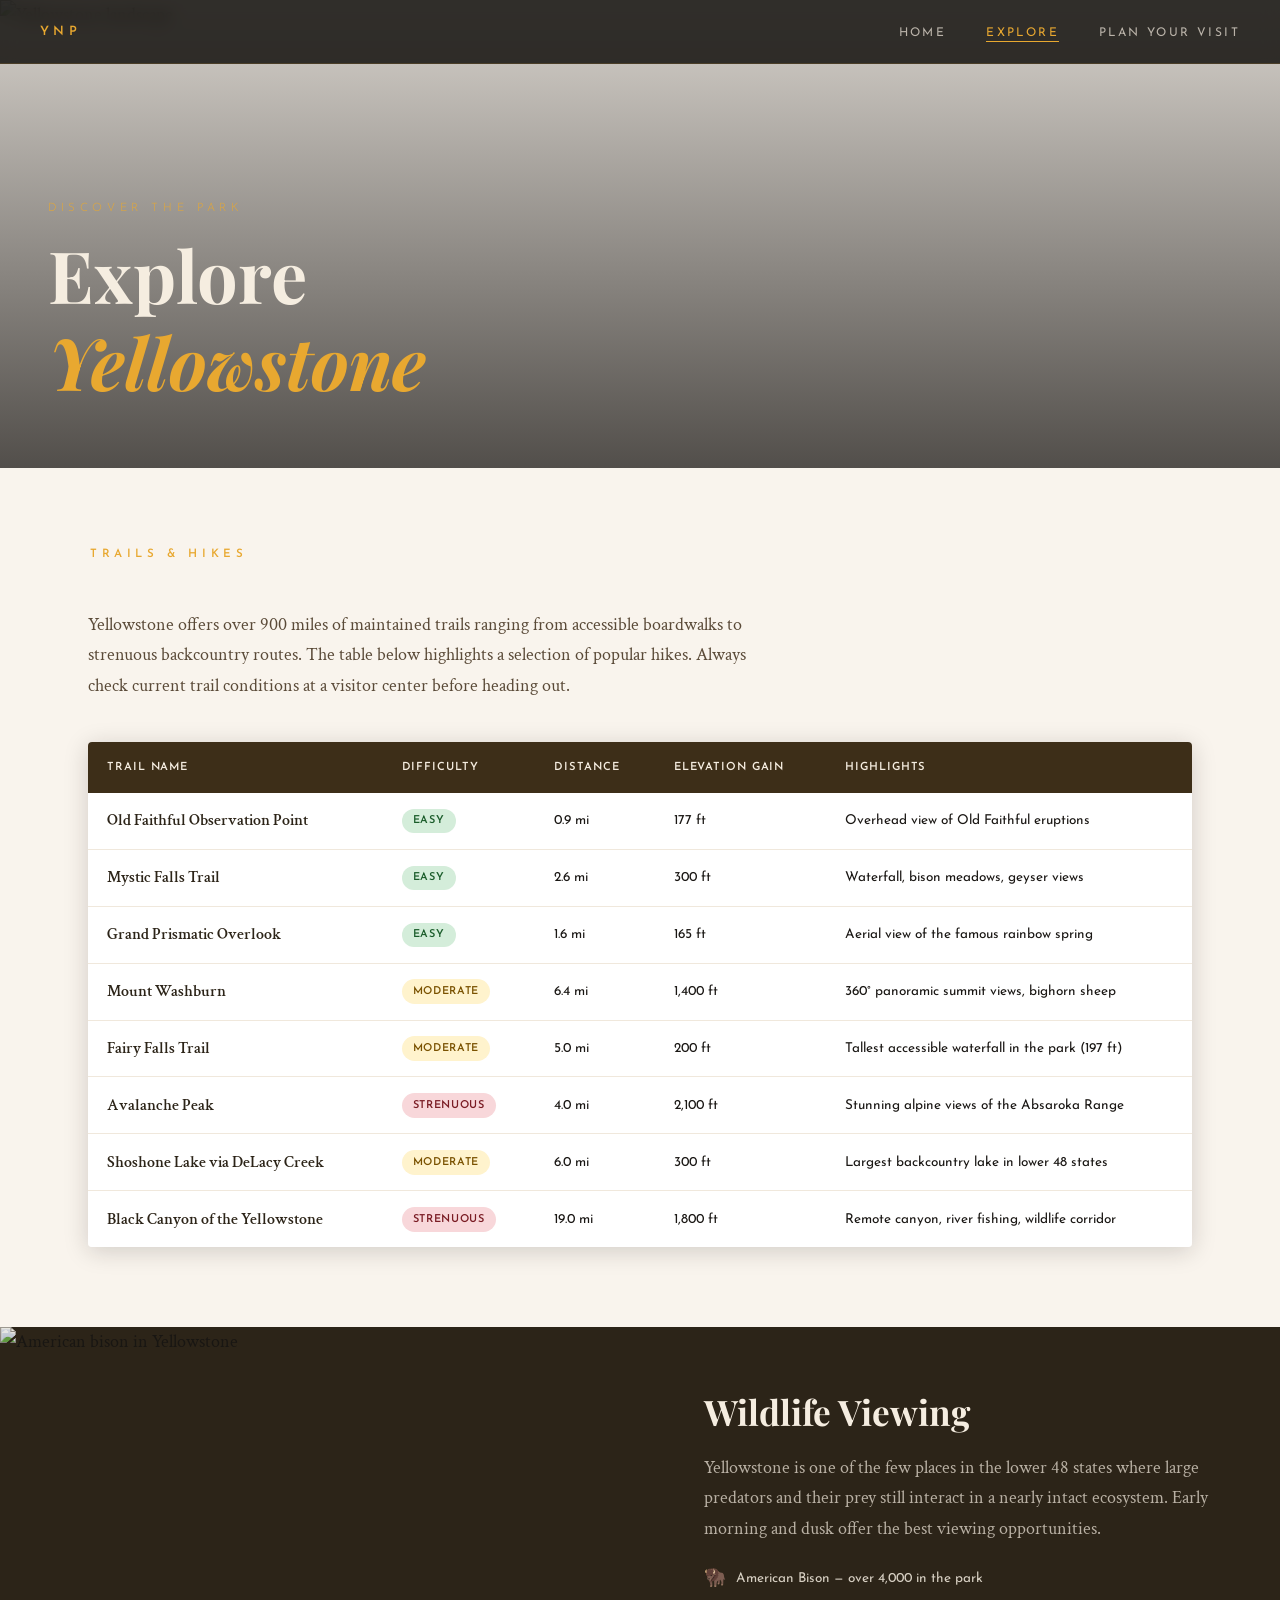
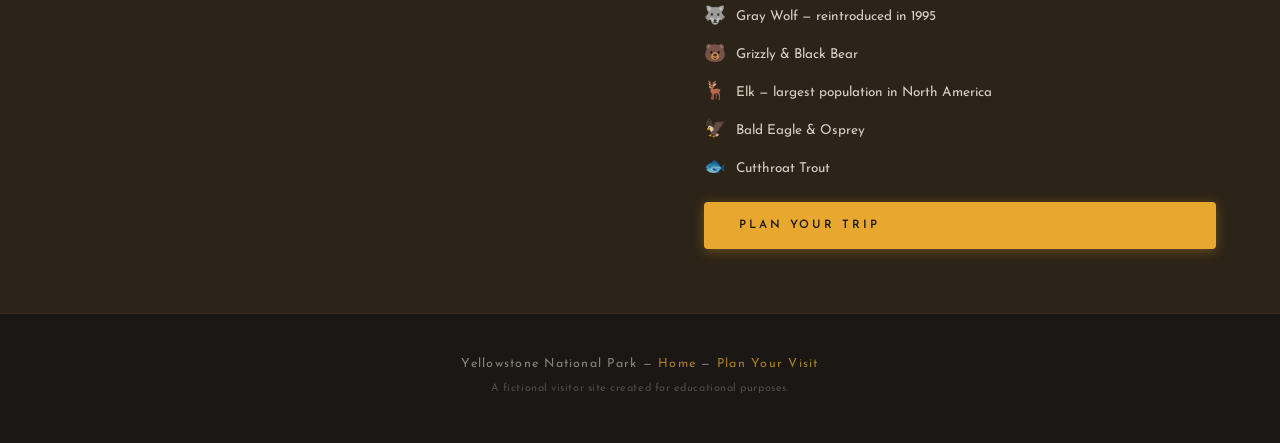
==== explore.html @ 62538797 "complete sa13 website" ====
<!DOCTYPE html>
<html lang="en">
<head>
  <meta charset="UTF-8" />
  <meta name="viewport" content="width=device-width, initial-scale=1.0" />
  <title>Explore &mdash; Yellowstone National Park</title>
  <link rel="stylesheet" href="styles.css" />
  <link href="https://fonts.googleapis.com/css2?family=Playfair+Display:ital,wght@0,700;1,400&family=Crimson+Text:ital@0;1&family=Josefin+Sans:wght@300;400;600&display=swap" rel="stylesheet" />
</head>
<body>

  <nav class="navbar">
    <div class="nav-brand">YNP</div>
    <ul class="nav-links">
      <li><a href="index.html">Home</a></li>
      <li><a href="explore.html" class="active">Explore</a></li>
      <li><a href="visit.html">Plan Your Visit</a></li>
    </ul>
  </nav>

  <header class="page-header">
    <div class="page-header-overlay"></div>
    <img
      src="https://upload.wikimedia.org/wikipedia/commons/thumb/b/b9/Above_the_Clouds_%288645054112%29.jpg/1280px-Above_the_Clouds_%288645054112%29.jpg"
      alt="Yellowstone landscape"
      class="page-header-img"
    />
    <div class="page-header-text">
      <p class="hero-eyebrow">Discover the Park</p>
      <h1>Explore<br /><em>Yellowstone</em></h1>
    </div>
  </header>

  <main>

    <section class="trails-section">
      <div class="section-intro">
        <h2 class="section-title">Trails &amp; Hikes</h2>
        <p class="section-desc">
          Yellowstone offers over 900 miles of maintained trails ranging from accessible boardwalks
          to strenuous backcountry routes. The table below highlights a selection of popular hikes.
          Always check current trail conditions at a visitor center before heading out.
        </p>
      </div>

      <div class="table-wrapper">
        <table class="trails-table">
          <thead>
            <tr>
              <th>Trail Name</th>
              <th>Difficulty</th>
              <th>Distance</th>
              <th>Elevation Gain</th>
              <th>Highlights</th>
            </tr>
          </thead>
          <tbody>
            <tr>
              <td class="trail-name">Old Faithful Observation Point</td>
              <td><span class="badge badge-easy">Easy</span></td>
              <td>0.9 mi</td>
              <td>177 ft</td>
              <td>Overhead view of Old Faithful eruptions</td>
            </tr>
            <tr>
              <td class="trail-name">Mystic Falls Trail</td>
              <td><span class="badge badge-easy">Easy</span></td>
              <td>2.6 mi</td>
              <td>300 ft</td>
              <td>Waterfall, bison meadows, geyser views</td>
            </tr>
            <tr>
              <td class="trail-name">Grand Prismatic Overlook</td>
              <td><span class="badge badge-easy">Easy</span></td>
              <td>1.6 mi</td>
              <td>165 ft</td>
              <td>Aerial view of the famous rainbow spring</td>
            </tr>
            <tr>
              <td class="trail-name">Mount Washburn</td>
              <td><span class="badge badge-moderate">Moderate</span></td>
              <td>6.4 mi</td>
              <td>1,400 ft</td>
              <td>360° panoramic summit views, bighorn sheep</td>
            </tr>
            <tr>
              <td class="trail-name">Fairy Falls Trail</td>
              <td><span class="badge badge-moderate">Moderate</span></td>
              <td>5.0 mi</td>
              <td>200 ft</td>
              <td>Tallest accessible waterfall in the park (197 ft)</td>
            </tr>
            <tr>
              <td class="trail-name">Avalanche Peak</td>
              <td><span class="badge badge-strenuous">Strenuous</span></td>
              <td>4.0 mi</td>
              <td>2,100 ft</td>
              <td>Stunning alpine views of the Absaroka Range</td>
            </tr>
            <tr>
              <td class="trail-name">Shoshone Lake via DeLacy Creek</td>
              <td><span class="badge badge-moderate">Moderate</span></td>
              <td>6.0 mi</td>
              <td>300 ft</td>
              <td>Largest backcountry lake in lower 48 states</td>
            </tr>
            <tr>
              <td class="trail-name">Black Canyon of the Yellowstone</td>
              <td><span class="badge badge-strenuous">Strenuous</span></td>
              <td>19.0 mi</td>
              <td>1,800 ft</td>
              <td>Remote canyon, river fishing, wildlife corridor</td>
            </tr>
          </tbody>
        </table>
      </div>
    </section>

    <section class="wildlife-section">
      <div class="wildlife-img-wrap">
        <img
          src="https://upload.wikimedia.org/wikipedia/commons/thumb/1/17/Bison_skull_pile_edit.jpg/640px-Bison_skull_pile_edit.jpg"
          alt="American bison in Yellowstone"
          class="wildlife-img"
        />
      </div>
      <div class="wildlife-text">
        <h2>Wildlife Viewing</h2>
        <p>
          Yellowstone is one of the few places in the lower 48 states where large predators and their
          prey still interact in a nearly intact ecosystem. Early morning and dusk offer the best
          viewing opportunities.
        </p>
        <ul class="wildlife-list">
          <li><span class="wildlife-icon">🦬</span> American Bison — over 4,000 in the park</li>
          <li><span class="wildlife-icon">🐺</span> Gray Wolf — reintroduced in 1995</li>
          <li><span class="wildlife-icon">🐻</span> Grizzly &amp; Black Bear</li>
          <li><span class="wildlife-icon">🦌</span> Elk — largest population in North America</li>
          <li><span class="wildlife-icon">🦅</span> Bald Eagle &amp; Osprey</li>
          <li><span class="wildlife-icon">🐟</span> Cutthroat Trout</li>
        </ul>
        <a href="visit.html" class="btn-primary">Plan Your Trip</a>
      </div>
    </section>

  </main>

  <footer class="site-footer">
    <p>Yellowstone National Park &mdash; <a href="index.html">Home</a> &mdash; <a href="visit.html">Plan Your Visit</a></p>
    <p class="footer-note">A fictional visitor site created for educational purposes.</p>
  </footer>

</body>
</html>
---- styles.css ----
/* ============================================================
   Yellowstone National Park — Visitor Website
   styles.css  |  External stylesheet for all 3 pages
   ============================================================ */

/* ── CSS Variables ── */
:root {
  --clr-stone:    #1a1714;
  --clr-earth:    #2c2418;
  --clr-bark:     #3d2e18;
  --clr-amber:    #c47b1e;
  --clr-gold:     #e8a830;
  --clr-cream:    #f5ede0;
  --clr-mist:     #f9f4ed;
  --clr-sage:     #6b7c5a;
  --clr-spring:   #e04b1a;

  --ff-display: 'Playfair Display', Georgia, serif;
  --ff-body:    'Crimson Text', Georgia, serif;
  --ff-ui:      'Josefin Sans', sans-serif;

  --radius: 4px;
  --shadow: 0 4px 24px rgba(26,23,20,.18);
  --shadow-lg: 0 12px 48px rgba(26,23,20,.28);

  --nav-h: 64px;
}

/* ── Reset & Base ── */
*, *::before, *::after { box-sizing: border-box; margin: 0; padding: 0; }

html { scroll-behavior: smooth; }

body {
  font-family: var(--ff-body);
  font-size: 1.125rem;
  line-height: 1.7;
  color: var(--clr-stone);
  background: var(--clr-mist);
}

img { display: block; max-width: 100%; height: auto; }

a { color: var(--clr-amber); text-decoration: none; transition: color .2s; }
a:hover { color: var(--clr-spring); }

h1, h2, h3 { font-family: var(--ff-display); line-height: 1.2; }

ul { list-style: none; }

/* ── Navbar ── */
.navbar {
  position: fixed;
  top: 0; left: 0; right: 0;
  z-index: 100;
  height: var(--nav-h);
  display: flex;
  align-items: center;
  justify-content: space-between;
  padding: 0 2.5rem;
  background: rgba(26,23,20,.88);
  backdrop-filter: blur(8px);
  border-bottom: 1px solid rgba(232,168,48,.15);
}

.nav-brand {
  font-family: var(--ff-ui);
  font-size: .8rem;
  font-weight: 600;
  letter-spacing: .35em;
  color: var(--clr-gold);
}

.nav-links {
  display: flex;
  gap: 2.5rem;
}

.nav-links a {
  font-family: var(--ff-ui);
  font-size: .75rem;
  font-weight: 400;
  letter-spacing: .2em;
  text-transform: uppercase;
  color: rgba(245,237,224,.7);
  padding-bottom: 2px;
  border-bottom: 1px solid transparent;
  transition: color .2s, border-color .2s;
}

.nav-links a:hover,
.nav-links a.active {
  color: var(--clr-gold);
  border-bottom-color: var(--clr-gold);
}

/* ── Hero (index.html) ── */
.hero {
  position: relative;
  height: 100vh;
  min-height: 620px;
  overflow: hidden;
  display: flex;
  align-items: flex-end;
  padding-bottom: 7rem;
}

.hero-img {
  position: absolute;
  inset: 0;
  width: 100%; height: 100%;
  object-fit: cover;
  object-position: center 40%;
  animation: subtle-zoom 20s ease-in-out infinite alternate;
}

@keyframes subtle-zoom {
  from { transform: scale(1); }
  to   { transform: scale(1.06); }
}

.hero-overlay {
  position: absolute;
  inset: 0;
  background: linear-gradient(
    to bottom,
    rgba(26,23,20,.1) 0%,
    rgba(26,23,20,.0) 30%,
    rgba(26,23,20,.55) 65%,
    rgba(26,23,20,.88) 100%
  );
  z-index: 1;
}

.hero-text {
  position: relative;
  z-index: 2;
  padding: 0 3rem;
  max-width: 720px;
}

.hero-eyebrow {
  font-family: var(--ff-ui);
  font-size: .72rem;
  font-weight: 300;
  letter-spacing: .4em;
  text-transform: uppercase;
  color: var(--clr-gold);
  margin-bottom: .8rem;
  opacity: 0;
  animation: fade-up .8s .2s forwards;
}

.hero-text h1 {
  font-size: clamp(3rem, 8vw, 6.5rem);
  color: var(--clr-cream);
  opacity: 0;
  animation: fade-up .8s .4s forwards;
}

.hero-text h1 em {
  font-style: italic;
  color: var(--clr-gold);
}

.hero-sub {
  font-family: var(--ff-ui);
  font-size: .78rem;
  letter-spacing: .25em;
  color: rgba(245,237,224,.6);
  margin: .8rem 0 2rem;
  opacity: 0;
  animation: fade-up .8s .6s forwards;
}

@keyframes fade-up {
  from { opacity: 0; transform: translateY(18px); }
  to   { opacity: 1; transform: translateY(0); }
}

/* ── Page Header (explore & visit) ── */
.page-header {
  position: relative;
  height: 52vh;
  min-height: 380px;
  display: flex;
  align-items: flex-end;
  padding-bottom: 4rem;
  overflow: hidden;
}

.page-header-img {
  position: absolute;
  inset: 0;
  width: 100%; height: 100%;
  object-fit: cover;
  object-position: center 55%;
}

.page-header-overlay {
  position: absolute;
  inset: 0;
  background: linear-gradient(
    to bottom,
    rgba(26,23,20,.15) 0%,
    rgba(26,23,20,.75) 100%
  );
  z-index: 1;
}

.page-header-text {
  position: relative;
  z-index: 2;
  padding: 0 3rem;
}

.page-header-text h1 {
  font-size: clamp(2.4rem, 6vw, 4.5rem);
  color: var(--clr-cream);
}

.page-header-text h1 em {
  font-style: italic;
  color: var(--clr-gold);
}

/* ── Button ── */
.btn-primary {
  display: inline-block;
  font-family: var(--ff-ui);
  font-size: .72rem;
  font-weight: 600;
  letter-spacing: .25em;
  text-transform: uppercase;
  color: var(--clr-stone);
  background: var(--clr-gold);
  padding: .85rem 2.2rem;
  border-radius: var(--radius);
  transition: background .2s, transform .15s, box-shadow .2s;
  box-shadow: 0 2px 12px rgba(232,168,48,.35);
}

.btn-primary:hover {
  background: var(--clr-spring);
  color: var(--clr-cream);
  transform: translateY(-2px);
  box-shadow: 0 6px 20px rgba(224,75,26,.4);
}

/* ── About Section ── */
.about {
  display: grid;
  grid-template-columns: 180px 1fr;
  gap: 0;
  padding: 6rem 3rem;
  max-width: 1100px;
  margin: 0 auto;
}

.about-label {
  font-family: var(--ff-ui);
  font-size: .7rem;
  letter-spacing: .4em;
  text-transform: uppercase;
  color: var(--clr-amber);
  padding-top: .6rem;
  border-top: 1px solid var(--clr-amber);
  height: fit-content;
}

.about-body h2 {
  font-size: clamp(1.8rem, 3vw, 2.8rem);
  color: var(--clr-earth);
  margin-bottom: 1.4rem;
}

.about-body p {
  color: #3d3428;
  max-width: 680px;
  margin-bottom: 1rem;
}

.about-stats {
  display: flex;
  gap: 3rem;
  margin-top: 3rem;
  padding-top: 2rem;
  border-top: 1px solid rgba(60,46,24,.12);
  flex-wrap: wrap;
}

.stat { display: flex; flex-direction: column; }

.stat-num {
  font-family: var(--ff-display);
  font-size: 2.4rem;
  font-weight: 700;
  color: var(--clr-amber);
  line-height: 1;
}

.stat-label {
  font-family: var(--ff-ui);
  font-size: .68rem;
  letter-spacing: .15em;
  text-transform: uppercase;
  color: #7a6a55;
  margin-top: .3rem;
}

/* ── Featured List ── */
.featured {
  background: var(--clr-stone);
  padding: 6rem 3rem;
}

.section-title {
  font-family: var(--ff-ui);
  font-size: .72rem;
  font-weight: 600;
  letter-spacing: .4em;
  text-transform: uppercase;
  color: var(--clr-gold);
  margin-bottom: 3rem;
  max-width: 1100px;
  margin-left: auto;
  margin-right: auto;
}

.featured-list {
  max-width: 1100px;
  margin: 0 auto;
  display: flex;
  flex-direction: column;
}

.featured-item {
  display: grid;
  grid-template-columns: 80px 1fr;
  gap: 2rem;
  padding: 2.4rem 0;
  border-top: 1px solid rgba(245,237,224,.08);
  transition: background .2s;
}

.featured-item:last-child {
  border-bottom: 1px solid rgba(245,237,224,.08);
}

.featured-item:hover { background: rgba(245,237,224,.03); }

.featured-num {
  font-family: var(--ff-display);
  font-size: 1.4rem;
  font-style: italic;
  color: rgba(232,168,48,.35);
  padding-top: .2rem;
}

.featured-content h3 {
  font-size: 1.35rem;
  color: var(--clr-cream);
  margin-bottom: .5rem;
}

.featured-content p { color: rgba(245,237,224,.6); font-size: 1rem; }

/* ── Trails Section ── */
.trails-section {
  padding: 5rem 3rem;
  max-width: 1200px;
  margin: 0 auto;
}

.section-intro { margin-bottom: 2.5rem; }

.section-desc {
  color: #5a4a38;
  max-width: 700px;
  margin-top: .8rem;
}

.table-wrapper {
  overflow-x: auto;
  border-radius: var(--radius);
  box-shadow: var(--shadow);
}

.trails-table {
  width: 100%;
  border-collapse: collapse;
  background: #fff;
  font-family: var(--ff-ui);
  font-size: .85rem;
}

.trails-table thead {
  background: var(--clr-bark);
  color: var(--clr-cream);
}

.trails-table th {
  padding: 1rem 1.2rem;
  text-align: left;
  font-weight: 600;
  letter-spacing: .08em;
  text-transform: uppercase;
  font-size: .7rem;
  white-space: nowrap;
}

.trails-table td {
  padding: .9rem 1.2rem;
  border-bottom: 1px solid #f0e8dc;
  vertical-align: middle;
}

.trails-table tbody tr:hover { background: #fdf7f0; }
.trails-table tbody tr:last-child td { border-bottom: none; }

.trail-name { font-weight: 600; color: var(--clr-earth); font-family: var(--ff-body); font-size: 1rem; }

/* Difficulty badges */
.badge {
  display: inline-block;
  padding: .2rem .7rem;
  border-radius: 99px;
  font-size: .68rem;
  font-weight: 600;
  letter-spacing: .06em;
  text-transform: uppercase;
}

.badge-easy     { background: #d4edda; color: #1a5c2a; }
.badge-moderate { background: #fff3cd; color: #7a5200; }
.badge-strenuous{ background: #f8d7da; color: #7a1c24; }

/* ── Wildlife Section ── */
.wildlife-section {
  background: var(--clr-earth);
  display: grid;
  grid-template-columns: 1fr 1fr;
  min-height: 480px;
}

.wildlife-img-wrap { overflow: hidden; }

.wildlife-img {
  width: 100%;
  height: 100%;
  object-fit: cover;
  filter: sepia(.2) brightness(.9);
  transition: transform .6s ease;
}

.wildlife-img-wrap:hover .wildlife-img { transform: scale(1.04); }

.wildlife-text {
  padding: 4rem;
  display: flex;
  flex-direction: column;
  justify-content: center;
  gap: 1.2rem;
}

.wildlife-text h2 {
  font-size: 2.2rem;
  color: var(--clr-cream);
}

.wildlife-text > p { color: rgba(245,237,224,.7); }

.wildlife-list {
  display: flex;
  flex-direction: column;
  gap: .5rem;
}

.wildlife-list li {
  color: rgba(245,237,224,.85);
  font-family: var(--ff-ui);
  font-size: .85rem;
  display: flex;
  align-items: center;
  gap: .6rem;
}

.wildlife-icon { font-size: 1.1rem; }

/* ── Visit Grid ── */
.visit-grid {
  display: grid;
  grid-template-columns: repeat(2, 1fr);
  gap: 2px;
  background: #e8ddd0;
}

.visit-card {
  background: var(--clr-mist);
  padding: 3.5rem;
}

.visit-card--tickets {
  background: var(--clr-cream);
}

.visit-card-icon { font-size: 2rem; margin-bottom: 1rem; }

.visit-card h2 {
  font-size: 1.6rem;
  color: var(--clr-earth);
  margin-bottom: 1.2rem;
  padding-bottom: .8rem;
  border-bottom: 1px solid rgba(60,46,24,.12);
}

.contact-block p {
  margin-bottom: 1rem;
  font-size: 1rem;
  color: #4a3c2e;
  line-height: 1.6;
}

/* Hours table */
.hours-note {
  font-size: .9rem;
  color: #7a6a55;
  margin-bottom: 1.2rem;
  font-style: italic;
}

.hours-table {
  width: 100%;
  border-collapse: collapse;
  font-family: var(--ff-ui);
  font-size: .82rem;
}

.hours-table th {
  background: var(--clr-bark);
  color: var(--clr-cream);
  padding: .6rem .9rem;
  text-align: left;
  font-size: .68rem;
  letter-spacing: .08em;
  text-transform: uppercase;
}

.hours-table td {
  padding: .6rem .9rem;
  border-bottom: 1px solid #e8ddd0;
  color: #3d2e18;
}

.hours-table tbody tr:hover { background: #f0e8dc; }

/* Ticket grid */
.ticket-grid {
  display: grid;
  grid-template-columns: 1fr 1fr;
  gap: 1rem;
  margin-bottom: 1.5rem;
}

.ticket-item {
  background: #fff;
  border: 1px solid #e8ddd0;
  border-radius: var(--radius);
  padding: 1rem;
  display: flex;
  flex-direction: column;
  gap: .2rem;
}

.ticket-item--highlight {
  background: var(--clr-stone);
  border-color: var(--clr-amber);
  grid-column: 1 / -1;
}

.ticket-type {
  font-family: var(--ff-ui);
  font-size: .72rem;
  font-weight: 600;
  letter-spacing: .05em;
  text-transform: uppercase;
  color: #7a6a55;
}

.ticket-item--highlight .ticket-type { color: var(--clr-gold); }

.ticket-price {
  font-family: var(--ff-display);
  font-size: 1.8rem;
  font-weight: 700;
  color: var(--clr-amber);
  line-height: 1.1;
}

.ticket-note {
  font-family: var(--ff-ui);
  font-size: .72rem;
  color: #9a8a78;
}

.ticket-item--highlight .ticket-note { color: rgba(245,237,224,.5); }

.ticket-cta {
  font-size: .95rem;
  color: #5a4a38;
  margin-bottom: 1.5rem;
}

/* Getting here list */
.getting-here-list {
  margin: .8rem 0 1rem 1.2rem;
  list-style: disc;
  color: #4a3c2e;
}

.getting-here-list li { margin-bottom: .5rem; font-size: 1rem; }

/* ── Footer ── */
.site-footer {
  background: var(--clr-stone);
  padding: 2.5rem 3rem;
  text-align: center;
  border-top: 1px solid rgba(232,168,48,.12);
}

.site-footer p {
  font-family: var(--ff-ui);
  font-size: .78rem;
  letter-spacing: .1em;
  color: rgba(245,237,224,.5);
  margin-bottom: .3rem;
}

.site-footer a { color: rgba(232,168,48,.7); }
.site-footer a:hover { color: var(--clr-gold); }

.footer-note {
  font-size: .68rem !important;
  color: rgba(245,237,224,.25) !important;
  letter-spacing: .05em !important;
}

/* ── Responsive ── */
@media (max-width: 768px) {
  .about { grid-template-columns: 1fr; }
  .about-label { border-top: none; padding-top: 0; margin-bottom: .5rem; }
  .featured-item { grid-template-columns: 48px 1fr; gap: 1rem; }
  .wildlife-section { grid-template-columns: 1fr; }
  .wildlife-img-wrap { height: 240px; }
  .visit-grid { grid-template-columns: 1fr; }
  .ticket-grid { grid-template-columns: 1fr; }
  .ticket-item--highlight { grid-column: auto; }
  .navbar { padding: 0 1.5rem; }
  .hero-text, .page-header-text { padding: 0 1.5rem; }
  .about, .trails-section, .featured { padding: 4rem 1.5rem; }
  .visit-card { padding: 2.5rem 1.5rem; }
  .wildlife-text { padding: 2.5rem 1.5rem; }
}
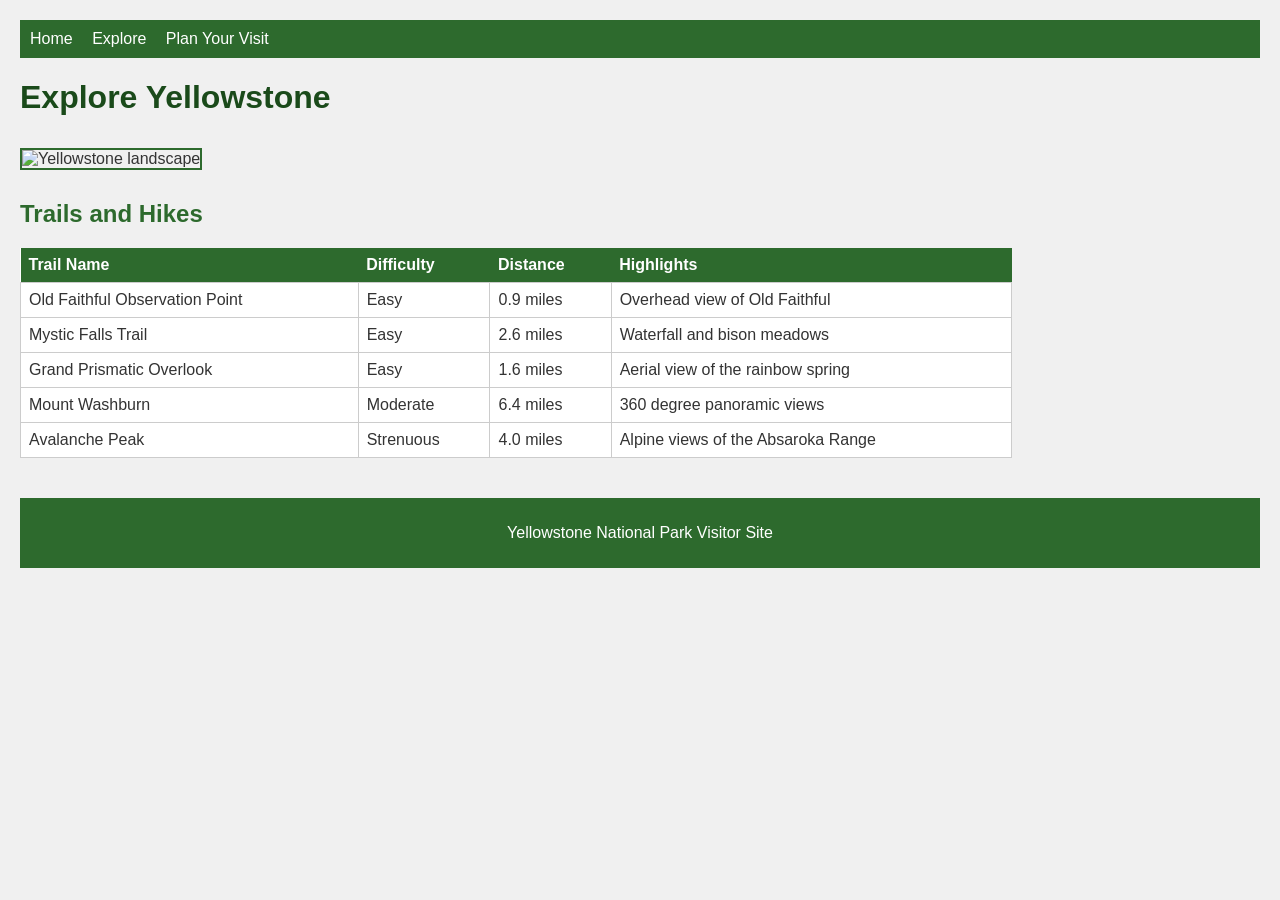
==== commit 922204bd: "complete sa13 website" ====
--- a/explore.html
+++ b/explore.html
@@ -3,151 +3,68 @@
 <head>
   <meta charset="UTF-8" />
   <meta name="viewport" content="width=device-width, initial-scale=1.0" />
-  <title>Explore &mdash; Yellowstone National Park</title>
+  <title>Explore - Yellowstone National Park</title>
   <link rel="stylesheet" href="styles.css" />
-  <link href="https://fonts.googleapis.com/css2?family=Playfair+Display:ital,wght@0,700;1,400&family=Crimson+Text:ital@0;1&family=Josefin+Sans:wght@300;400;600&display=swap" rel="stylesheet" />
 </head>
 <body>
 
-  <nav class="navbar">
-    <div class="nav-brand">YNP</div>
-    <ul class="nav-links">
-      <li><a href="index.html">Home</a></li>
-      <li><a href="explore.html" class="active">Explore</a></li>
-      <li><a href="visit.html">Plan Your Visit</a></li>
-    </ul>
+  <nav>
+    <a href="index.html">Home</a>
+    <a href="explore.html">Explore</a>
+    <a href="visit.html">Plan Your Visit</a>
   </nav>
 
-  <header class="page-header">
-    <div class="page-header-overlay"></div>
-    <img
-      src="https://upload.wikimedia.org/wikipedia/commons/thumb/b/b9/Above_the_Clouds_%288645054112%29.jpg/1280px-Above_the_Clouds_%288645054112%29.jpg"
-      alt="Yellowstone landscape"
-      class="page-header-img"
-    />
-    <div class="page-header-text">
-      <p class="hero-eyebrow">Discover the Park</p>
-      <h1>Explore<br /><em>Yellowstone</em></h1>
-    </div>
-  </header>
+  <h1>Explore Yellowstone</h1>
 
-  <main>
+  <img src="https://upload.wikimedia.org/wikipedia/commons/thumb/b/b9/Above_the_Clouds_%288645054112%29.jpg/1280px-Above_the_Clouds_%288645054112%29.jpg" alt="Yellowstone landscape" width="600" />
 
-    <section class="trails-section">
-      <div class="section-intro">
-        <h2 class="section-title">Trails &amp; Hikes</h2>
-        <p class="section-desc">
-          Yellowstone offers over 900 miles of maintained trails ranging from accessible boardwalks
-          to strenuous backcountry routes. The table below highlights a selection of popular hikes.
-          Always check current trail conditions at a visitor center before heading out.
-        </p>
-      </div>
+  <h2>Trails and Hikes</h2>
 
-      <div class="table-wrapper">
-        <table class="trails-table">
-          <thead>
-            <tr>
-              <th>Trail Name</th>
-              <th>Difficulty</th>
-              <th>Distance</th>
-              <th>Elevation Gain</th>
-              <th>Highlights</th>
-            </tr>
-          </thead>
-          <tbody>
-            <tr>
-              <td class="trail-name">Old Faithful Observation Point</td>
-              <td><span class="badge badge-easy">Easy</span></td>
-              <td>0.9 mi</td>
-              <td>177 ft</td>
-              <td>Overhead view of Old Faithful eruptions</td>
-            </tr>
-            <tr>
-              <td class="trail-name">Mystic Falls Trail</td>
-              <td><span class="badge badge-easy">Easy</span></td>
-              <td>2.6 mi</td>
-              <td>300 ft</td>
-              <td>Waterfall, bison meadows, geyser views</td>
-            </tr>
-            <tr>
-              <td class="trail-name">Grand Prismatic Overlook</td>
-              <td><span class="badge badge-easy">Easy</span></td>
-              <td>1.6 mi</td>
-              <td>165 ft</td>
-              <td>Aerial view of the famous rainbow spring</td>
-            </tr>
-            <tr>
-              <td class="trail-name">Mount Washburn</td>
-              <td><span class="badge badge-moderate">Moderate</span></td>
-              <td>6.4 mi</td>
-              <td>1,400 ft</td>
-              <td>360° panoramic summit views, bighorn sheep</td>
-            </tr>
-            <tr>
-              <td class="trail-name">Fairy Falls Trail</td>
-              <td><span class="badge badge-moderate">Moderate</span></td>
-              <td>5.0 mi</td>
-              <td>200 ft</td>
-              <td>Tallest accessible waterfall in the park (197 ft)</td>
-            </tr>
-            <tr>
-              <td class="trail-name">Avalanche Peak</td>
-              <td><span class="badge badge-strenuous">Strenuous</span></td>
-              <td>4.0 mi</td>
-              <td>2,100 ft</td>
-              <td>Stunning alpine views of the Absaroka Range</td>
-            </tr>
-            <tr>
-              <td class="trail-name">Shoshone Lake via DeLacy Creek</td>
-              <td><span class="badge badge-moderate">Moderate</span></td>
-              <td>6.0 mi</td>
-              <td>300 ft</td>
-              <td>Largest backcountry lake in lower 48 states</td>
-            </tr>
-            <tr>
-              <td class="trail-name">Black Canyon of the Yellowstone</td>
-              <td><span class="badge badge-strenuous">Strenuous</span></td>
-              <td>19.0 mi</td>
-              <td>1,800 ft</td>
-              <td>Remote canyon, river fishing, wildlife corridor</td>
-            </tr>
-          </tbody>
-        </table>
-      </div>
-    </section>
+  <table>
+    <thead>
+      <tr>
+        <th>Trail Name</th>
+        <th>Difficulty</th>
+        <th>Distance</th>
+        <th>Highlights</th>
+      </tr>
+    </thead>
+    <tbody>
+      <tr>
+        <td>Old Faithful Observation Point</td>
+        <td>Easy</td>
+        <td>0.9 miles</td>
+        <td>Overhead view of Old Faithful</td>
+      </tr>
+      <tr>
+        <td>Mystic Falls Trail</td>
+        <td>Easy</td>
+        <td>2.6 miles</td>
+        <td>Waterfall and bison meadows</td>
+      </tr>
+      <tr>
+        <td>Grand Prismatic Overlook</td>
+        <td>Easy</td>
+        <td>1.6 miles</td>
+        <td>Aerial view of the rainbow spring</td>
+      </tr>
+      <tr>
+        <td>Mount Washburn</td>
+        <td>Moderate</td>
+        <td>6.4 miles</td>
+        <td>360 degree panoramic views</td>
+      </tr>
+      <tr>
+        <td>Avalanche Peak</td>
+        <td>Strenuous</td>
+        <td>4.0 miles</td>
+        <td>Alpine views of the Absaroka Range</td>
+      </tr>
+    </tbody>
+  </table>
 
-    <section class="wildlife-section">
-      <div class="wildlife-img-wrap">
-        <img
-          src="https://upload.wikimedia.org/wikipedia/commons/thumb/1/17/Bison_skull_pile_edit.jpg/640px-Bison_skull_pile_edit.jpg"
-          alt="American bison in Yellowstone"
-          class="wildlife-img"
-        />
-      </div>
-      <div class="wildlife-text">
-        <h2>Wildlife Viewing</h2>
-        <p>
-          Yellowstone is one of the few places in the lower 48 states where large predators and their
-          prey still interact in a nearly intact ecosystem. Early morning and dusk offer the best
-          viewing opportunities.
-        </p>
-        <ul class="wildlife-list">
-          <li><span class="wildlife-icon">🦬</span> American Bison — over 4,000 in the park</li>
-          <li><span class="wildlife-icon">🐺</span> Gray Wolf — reintroduced in 1995</li>
-          <li><span class="wildlife-icon">🐻</span> Grizzly &amp; Black Bear</li>
-          <li><span class="wildlife-icon">🦌</span> Elk — largest population in North America</li>
-          <li><span class="wildlife-icon">🦅</span> Bald Eagle &amp; Osprey</li>
-          <li><span class="wildlife-icon">🐟</span> Cutthroat Trout</li>
-        </ul>
-        <a href="visit.html" class="btn-primary">Plan Your Trip</a>
-      </div>
-    </section>
-
-  </main>
-
-  <footer class="site-footer">
-    <p>Yellowstone National Park &mdash; <a href="index.html">Home</a> &mdash; <a href="visit.html">Plan Your Visit</a></p>
-    <p class="footer-note">A fictional visitor site created for educational purposes.</p>
+  <footer>
+    <p>Yellowstone National Park Visitor Site</p>
   </footer>
 
 </body>
--- a/styles.css
+++ b/styles.css
@@ -1,663 +1,78 @@
-/* ============================================================
-   Yellowstone National Park — Visitor Website
-   styles.css  |  External stylesheet for all 3 pages
-   ============================================================ */
+/* Basic stylesheet for Yellowstone visitor site */
 
-/* ── CSS Variables ── */
-:root {
-  --clr-stone:    #1a1714;
-  --clr-earth:    #2c2418;
-  --clr-bark:     #3d2e18;
-  --clr-amber:    #c47b1e;
-  --clr-gold:     #e8a830;
-  --clr-cream:    #f5ede0;
-  --clr-mist:     #f9f4ed;
-  --clr-sage:     #6b7c5a;
-  --clr-spring:   #e04b1a;
-
-  --ff-display: 'Playfair Display', Georgia, serif;
-  --ff-body:    'Crimson Text', Georgia, serif;
-  --ff-ui:      'Josefin Sans', sans-serif;
-
-  --radius: 4px;
-  --shadow: 0 4px 24px rgba(26,23,20,.18);
-  --shadow-lg: 0 12px 48px rgba(26,23,20,.28);
-
-  --nav-h: 64px;
+body {
+  font-family: Arial, sans-serif;
+  margin: 20px;
+  background-color: #f0f0f0;
+  color: #333333;
 }
 
-/* ── Reset & Base ── */
-*, *::before, *::after { box-sizing: border-box; margin: 0; padding: 0; }
-
-html { scroll-behavior: smooth; }
-
-body {
-  font-family: var(--ff-body);
-  font-size: 1.125rem;
-  line-height: 1.7;
-  color: var(--clr-stone);
-  background: var(--clr-mist);
+nav {
+  background-color: #2d6a2d;
+  padding: 10px;
+  margin-bottom: 20px;
 }
 
-img { display: block; max-width: 100%; height: auto; }
-
-a { color: var(--clr-amber); text-decoration: none; transition: color .2s; }
-a:hover { color: var(--clr-spring); }
-
-h1, h2, h3 { font-family: var(--ff-display); line-height: 1.2; }
-
-ul { list-style: none; }
-
-/* ── Navbar ── */
-.navbar {
-  position: fixed;
-  top: 0; left: 0; right: 0;
-  z-index: 100;
-  height: var(--nav-h);
-  display: flex;
-  align-items: center;
-  justify-content: space-between;
-  padding: 0 2.5rem;
-  background: rgba(26,23,20,.88);
-  backdrop-filter: blur(8px);
-  border-bottom: 1px solid rgba(232,168,48,.15);
+nav a {
+  color: white;
+  margin-right: 15px;
+  text-decoration: none;
 }
 
-.nav-brand {
-  font-family: var(--ff-ui);
-  font-size: .8rem;
-  font-weight: 600;
-  letter-spacing: .35em;
-  color: var(--clr-gold);
+nav a:hover {
+  text-decoration: underline;
+  color: #ffff99;
 }
 
-.nav-links {
-  display: flex;
-  gap: 2.5rem;
+h1 {
+  color: #1a4a1a;
 }
 
-.nav-links a {
-  font-family: var(--ff-ui);
-  font-size: .75rem;
-  font-weight: 400;
-  letter-spacing: .2em;
-  text-transform: uppercase;
-  color: rgba(245,237,224,.7);
-  padding-bottom: 2px;
-  border-bottom: 1px solid transparent;
-  transition: color .2s, border-color .2s;
+h2 {
+  color: #2d6a2d;
+  margin-top: 20px;
 }
 
-.nav-links a:hover,
-.nav-links a.active {
-  color: var(--clr-gold);
-  border-bottom-color: var(--clr-gold);
+img {
+  margin: 10px 0;
+  border: 2px solid #2d6a2d;
 }
 
-/* ── Hero (index.html) ── */
-.hero {
-  position: relative;
-  height: 100vh;
-  min-height: 620px;
-  overflow: hidden;
-  display: flex;
-  align-items: flex-end;
-  padding-bottom: 7rem;
+ul {
+  margin-left: 20px;
 }
 
-.hero-img {
-  position: absolute;
-  inset: 0;
-  width: 100%; height: 100%;
-  object-fit: cover;
-  object-position: center 40%;
-  animation: subtle-zoom 20s ease-in-out infinite alternate;
+table {
+  border-collapse: collapse;
+  width: 80%;
+  margin-top: 10px;
+  background-color: white;
 }
 
-@keyframes subtle-zoom {
-  from { transform: scale(1); }
-  to   { transform: scale(1.06); }
+th {
+  background-color: #2d6a2d;
+  color: white;
+  padding: 8px;
+  text-align: left;
 }
 
-.hero-overlay {
-  position: absolute;
-  inset: 0;
-  background: linear-gradient(
-    to bottom,
-    rgba(26,23,20,.1) 0%,
-    rgba(26,23,20,.0) 30%,
-    rgba(26,23,20,.55) 65%,
-    rgba(26,23,20,.88) 100%
-  );
-  z-index: 1;
+td {
+  padding: 8px;
+  border: 1px solid #cccccc;
 }
 
-.hero-text {
-  position: relative;
-  z-index: 2;
-  padding: 0 3rem;
-  max-width: 720px;
+tr:hover {
+  background-color: #e8f5e8;
 }
 
-.hero-eyebrow {
-  font-family: var(--ff-ui);
-  font-size: .72rem;
-  font-weight: 300;
-  letter-spacing: .4em;
-  text-transform: uppercase;
-  color: var(--clr-gold);
-  margin-bottom: .8rem;
-  opacity: 0;
-  animation: fade-up .8s .2s forwards;
+.highlight {
+  background-color: #fff3cd;
 }
 
-.hero-text h1 {
-  font-size: clamp(3rem, 8vw, 6.5rem);
-  color: var(--clr-cream);
-  opacity: 0;
-  animation: fade-up .8s .4s forwards;
-}
-
-.hero-text h1 em {
-  font-style: italic;
-  color: var(--clr-gold);
-}
-
-.hero-sub {
-  font-family: var(--ff-ui);
-  font-size: .78rem;
-  letter-spacing: .25em;
-  color: rgba(245,237,224,.6);
-  margin: .8rem 0 2rem;
-  opacity: 0;
-  animation: fade-up .8s .6s forwards;
-}
-
-@keyframes fade-up {
-  from { opacity: 0; transform: translateY(18px); }
-  to   { opacity: 1; transform: translateY(0); }
-}
-
-/* ── Page Header (explore & visit) ── */
-.page-header {
-  position: relative;
-  height: 52vh;
-  min-height: 380px;
-  display: flex;
-  align-items: flex-end;
-  padding-bottom: 4rem;
-  overflow: hidden;
-}
-
-.page-header-img {
-  position: absolute;
-  inset: 0;
-  width: 100%; height: 100%;
-  object-fit: cover;
-  object-position: center 55%;
-}
-
-.page-header-overlay {
-  position: absolute;
-  inset: 0;
-  background: linear-gradient(
-    to bottom,
-    rgba(26,23,20,.15) 0%,
-    rgba(26,23,20,.75) 100%
-  );
-  z-index: 1;
-}
-
-.page-header-text {
-  position: relative;
-  z-index: 2;
-  padding: 0 3rem;
-}
-
-.page-header-text h1 {
-  font-size: clamp(2.4rem, 6vw, 4.5rem);
-  color: var(--clr-cream);
-}
-
-.page-header-text h1 em {
-  font-style: italic;
-  color: var(--clr-gold);
-}
-
-/* ── Button ── */
-.btn-primary {
-  display: inline-block;
-  font-family: var(--ff-ui);
-  font-size: .72rem;
-  font-weight: 600;
-  letter-spacing: .25em;
-  text-transform: uppercase;
-  color: var(--clr-stone);
-  background: var(--clr-gold);
-  padding: .85rem 2.2rem;
-  border-radius: var(--radius);
-  transition: background .2s, transform .15s, box-shadow .2s;
-  box-shadow: 0 2px 12px rgba(232,168,48,.35);
-}
-
-.btn-primary:hover {
-  background: var(--clr-spring);
-  color: var(--clr-cream);
-  transform: translateY(-2px);
-  box-shadow: 0 6px 20px rgba(224,75,26,.4);
-}
-
-/* ── About Section ── */
-.about {
-  display: grid;
-  grid-template-columns: 180px 1fr;
-  gap: 0;
-  padding: 6rem 3rem;
-  max-width: 1100px;
-  margin: 0 auto;
-}
-
-.about-label {
-  font-family: var(--ff-ui);
-  font-size: .7rem;
-  letter-spacing: .4em;
-  text-transform: uppercase;
-  color: var(--clr-amber);
-  padding-top: .6rem;
-  border-top: 1px solid var(--clr-amber);
-  height: fit-content;
-}
-
-.about-body h2 {
-  font-size: clamp(1.8rem, 3vw, 2.8rem);
-  color: var(--clr-earth);
-  margin-bottom: 1.4rem;
-}
-
-.about-body p {
-  color: #3d3428;
-  max-width: 680px;
-  margin-bottom: 1rem;
-}
-
-.about-stats {
-  display: flex;
-  gap: 3rem;
-  margin-top: 3rem;
-  padding-top: 2rem;
-  border-top: 1px solid rgba(60,46,24,.12);
-  flex-wrap: wrap;
-}
-
-.stat { display: flex; flex-direction: column; }
-
-.stat-num {
-  font-family: var(--ff-display);
-  font-size: 2.4rem;
-  font-weight: 700;
-  color: var(--clr-amber);
-  line-height: 1;
-}
-
-.stat-label {
-  font-family: var(--ff-ui);
-  font-size: .68rem;
-  letter-spacing: .15em;
-  text-transform: uppercase;
-  color: #7a6a55;
-  margin-top: .3rem;
-}
-
-/* ── Featured List ── */
-.featured {
-  background: var(--clr-stone);
-  padding: 6rem 3rem;
-}
-
-.section-title {
-  font-family: var(--ff-ui);
-  font-size: .72rem;
-  font-weight: 600;
-  letter-spacing: .4em;
-  text-transform: uppercase;
-  color: var(--clr-gold);
-  margin-bottom: 3rem;
-  max-width: 1100px;
-  margin-left: auto;
-  margin-right: auto;
-}
-
-.featured-list {
-  max-width: 1100px;
-  margin: 0 auto;
-  display: flex;
-  flex-direction: column;
-}
-
-.featured-item {
-  display: grid;
-  grid-template-columns: 80px 1fr;
-  gap: 2rem;
-  padding: 2.4rem 0;
-  border-top: 1px solid rgba(245,237,224,.08);
-  transition: background .2s;
-}
-
-.featured-item:last-child {
-  border-bottom: 1px solid rgba(245,237,224,.08);
-}
-
-.featured-item:hover { background: rgba(245,237,224,.03); }
-
-.featured-num {
-  font-family: var(--ff-display);
-  font-size: 1.4rem;
-  font-style: italic;
-  color: rgba(232,168,48,.35);
-  padding-top: .2rem;
-}
-
-.featured-content h3 {
-  font-size: 1.35rem;
-  color: var(--clr-cream);
-  margin-bottom: .5rem;
-}
-
-.featured-content p { color: rgba(245,237,224,.6); font-size: 1rem; }
-
-/* ── Trails Section ── */
-.trails-section {
-  padding: 5rem 3rem;
-  max-width: 1200px;
-  margin: 0 auto;
-}
-
-.section-intro { margin-bottom: 2.5rem; }
-
-.section-desc {
-  color: #5a4a38;
-  max-width: 700px;
-  margin-top: .8rem;
-}
-
-.table-wrapper {
-  overflow-x: auto;
-  border-radius: var(--radius);
-  box-shadow: var(--shadow);
-}
-
-.trails-table {
-  width: 100%;
-  border-collapse: collapse;
-  background: #fff;
-  font-family: var(--ff-ui);
-  font-size: .85rem;
-}
-
-.trails-table thead {
-  background: var(--clr-bark);
-  color: var(--clr-cream);
-}
-
-.trails-table th {
-  padding: 1rem 1.2rem;
-  text-align: left;
-  font-weight: 600;
-  letter-spacing: .08em;
-  text-transform: uppercase;
-  font-size: .7rem;
-  white-space: nowrap;
-}
-
-.trails-table td {
-  padding: .9rem 1.2rem;
-  border-bottom: 1px solid #f0e8dc;
-  vertical-align: middle;
-}
-
-.trails-table tbody tr:hover { background: #fdf7f0; }
-.trails-table tbody tr:last-child td { border-bottom: none; }
-
-.trail-name { font-weight: 600; color: var(--clr-earth); font-family: var(--ff-body); font-size: 1rem; }
-
-/* Difficulty badges */
-.badge {
-  display: inline-block;
-  padding: .2rem .7rem;
-  border-radius: 99px;
-  font-size: .68rem;
-  font-weight: 600;
-  letter-spacing: .06em;
-  text-transform: uppercase;
-}
-
-.badge-easy     { background: #d4edda; color: #1a5c2a; }
-.badge-moderate { background: #fff3cd; color: #7a5200; }
-.badge-strenuous{ background: #f8d7da; color: #7a1c24; }
-
-/* ── Wildlife Section ── */
-.wildlife-section {
-  background: var(--clr-earth);
-  display: grid;
-  grid-template-columns: 1fr 1fr;
-  min-height: 480px;
-}
-
-.wildlife-img-wrap { overflow: hidden; }
-
-.wildlife-img {
-  width: 100%;
-  height: 100%;
-  object-fit: cover;
-  filter: sepia(.2) brightness(.9);
-  transition: transform .6s ease;
-}
-
-.wildlife-img-wrap:hover .wildlife-img { transform: scale(1.04); }
-
-.wildlife-text {
-  padding: 4rem;
-  display: flex;
-  flex-direction: column;
-  justify-content: center;
-  gap: 1.2rem;
-}
-
-.wildlife-text h2 {
-  font-size: 2.2rem;
-  color: var(--clr-cream);
-}
-
-.wildlife-text > p { color: rgba(245,237,224,.7); }
-
-.wildlife-list {
-  display: flex;
-  flex-direction: column;
-  gap: .5rem;
-}
-
-.wildlife-list li {
-  color: rgba(245,237,224,.85);
-  font-family: var(--ff-ui);
-  font-size: .85rem;
-  display: flex;
-  align-items: center;
-  gap: .6rem;
-}
-
-.wildlife-icon { font-size: 1.1rem; }
-
-/* ── Visit Grid ── */
-.visit-grid {
-  display: grid;
-  grid-template-columns: repeat(2, 1fr);
-  gap: 2px;
-  background: #e8ddd0;
-}
-
-.visit-card {
-  background: var(--clr-mist);
-  padding: 3.5rem;
-}
-
-.visit-card--tickets {
-  background: var(--clr-cream);
-}
-
-.visit-card-icon { font-size: 2rem; margin-bottom: 1rem; }
-
-.visit-card h2 {
-  font-size: 1.6rem;
-  color: var(--clr-earth);
-  margin-bottom: 1.2rem;
-  padding-bottom: .8rem;
-  border-bottom: 1px solid rgba(60,46,24,.12);
-}
-
-.contact-block p {
-  margin-bottom: 1rem;
-  font-size: 1rem;
-  color: #4a3c2e;
-  line-height: 1.6;
-}
-
-/* Hours table */
-.hours-note {
-  font-size: .9rem;
-  color: #7a6a55;
-  margin-bottom: 1.2rem;
-  font-style: italic;
-}
-
-.hours-table {
-  width: 100%;
-  border-collapse: collapse;
-  font-family: var(--ff-ui);
-  font-size: .82rem;
-}
-
-.hours-table th {
-  background: var(--clr-bark);
-  color: var(--clr-cream);
-  padding: .6rem .9rem;
-  text-align: left;
-  font-size: .68rem;
-  letter-spacing: .08em;
-  text-transform: uppercase;
-}
-
-.hours-table td {
-  padding: .6rem .9rem;
-  border-bottom: 1px solid #e8ddd0;
-  color: #3d2e18;
-}
-
-.hours-table tbody tr:hover { background: #f0e8dc; }
-
-/* Ticket grid */
-.ticket-grid {
-  display: grid;
-  grid-template-columns: 1fr 1fr;
-  gap: 1rem;
-  margin-bottom: 1.5rem;
-}
-
-.ticket-item {
-  background: #fff;
-  border: 1px solid #e8ddd0;
-  border-radius: var(--radius);
-  padding: 1rem;
-  display: flex;
-  flex-direction: column;
-  gap: .2rem;
-}
-
-.ticket-item--highlight {
-  background: var(--clr-stone);
-  border-color: var(--clr-amber);
-  grid-column: 1 / -1;
-}
-
-.ticket-type {
-  font-family: var(--ff-ui);
-  font-size: .72rem;
-  font-weight: 600;
-  letter-spacing: .05em;
-  text-transform: uppercase;
-  color: #7a6a55;
-}
-
-.ticket-item--highlight .ticket-type { color: var(--clr-gold); }
-
-.ticket-price {
-  font-family: var(--ff-display);
-  font-size: 1.8rem;
-  font-weight: 700;
-  color: var(--clr-amber);
-  line-height: 1.1;
-}
-
-.ticket-note {
-  font-family: var(--ff-ui);
-  font-size: .72rem;
-  color: #9a8a78;
-}
-
-.ticket-item--highlight .ticket-note { color: rgba(245,237,224,.5); }
-
-.ticket-cta {
-  font-size: .95rem;
-  color: #5a4a38;
-  margin-bottom: 1.5rem;
-}
-
-/* Getting here list */
-.getting-here-list {
-  margin: .8rem 0 1rem 1.2rem;
-  list-style: disc;
-  color: #4a3c2e;
-}
-
-.getting-here-list li { margin-bottom: .5rem; font-size: 1rem; }
-
-/* ── Footer ── */
-.site-footer {
-  background: var(--clr-stone);
-  padding: 2.5rem 3rem;
+footer {
+  margin-top: 40px;
+  padding: 10px;
+  background-color: #2d6a2d;
+  color: white;
   text-align: center;
-  border-top: 1px solid rgba(232,168,48,.12);
-}
-
-.site-footer p {
-  font-family: var(--ff-ui);
-  font-size: .78rem;
-  letter-spacing: .1em;
-  color: rgba(245,237,224,.5);
-  margin-bottom: .3rem;
-}
-
-.site-footer a { color: rgba(232,168,48,.7); }
-.site-footer a:hover { color: var(--clr-gold); }
-
-.footer-note {
-  font-size: .68rem !important;
-  color: rgba(245,237,224,.25) !important;
-  letter-spacing: .05em !important;
-}
-
-/* ── Responsive ── */
-@media (max-width: 768px) {
-  .about { grid-template-columns: 1fr; }
-  .about-label { border-top: none; padding-top: 0; margin-bottom: .5rem; }
-  .featured-item { grid-template-columns: 48px 1fr; gap: 1rem; }
-  .wildlife-section { grid-template-columns: 1fr; }
-  .wildlife-img-wrap { height: 240px; }
-  .visit-grid { grid-template-columns: 1fr; }
-  .ticket-grid { grid-template-columns: 1fr; }
-  .ticket-item--highlight { grid-column: auto; }
-  .navbar { padding: 0 1.5rem; }
-  .hero-text, .page-header-text { padding: 0 1.5rem; }
-  .about, .trails-section, .featured { padding: 4rem 1.5rem; }
-  .visit-card { padding: 2.5rem 1.5rem; }
-  .wildlife-text { padding: 2.5rem 1.5rem; }
 }
